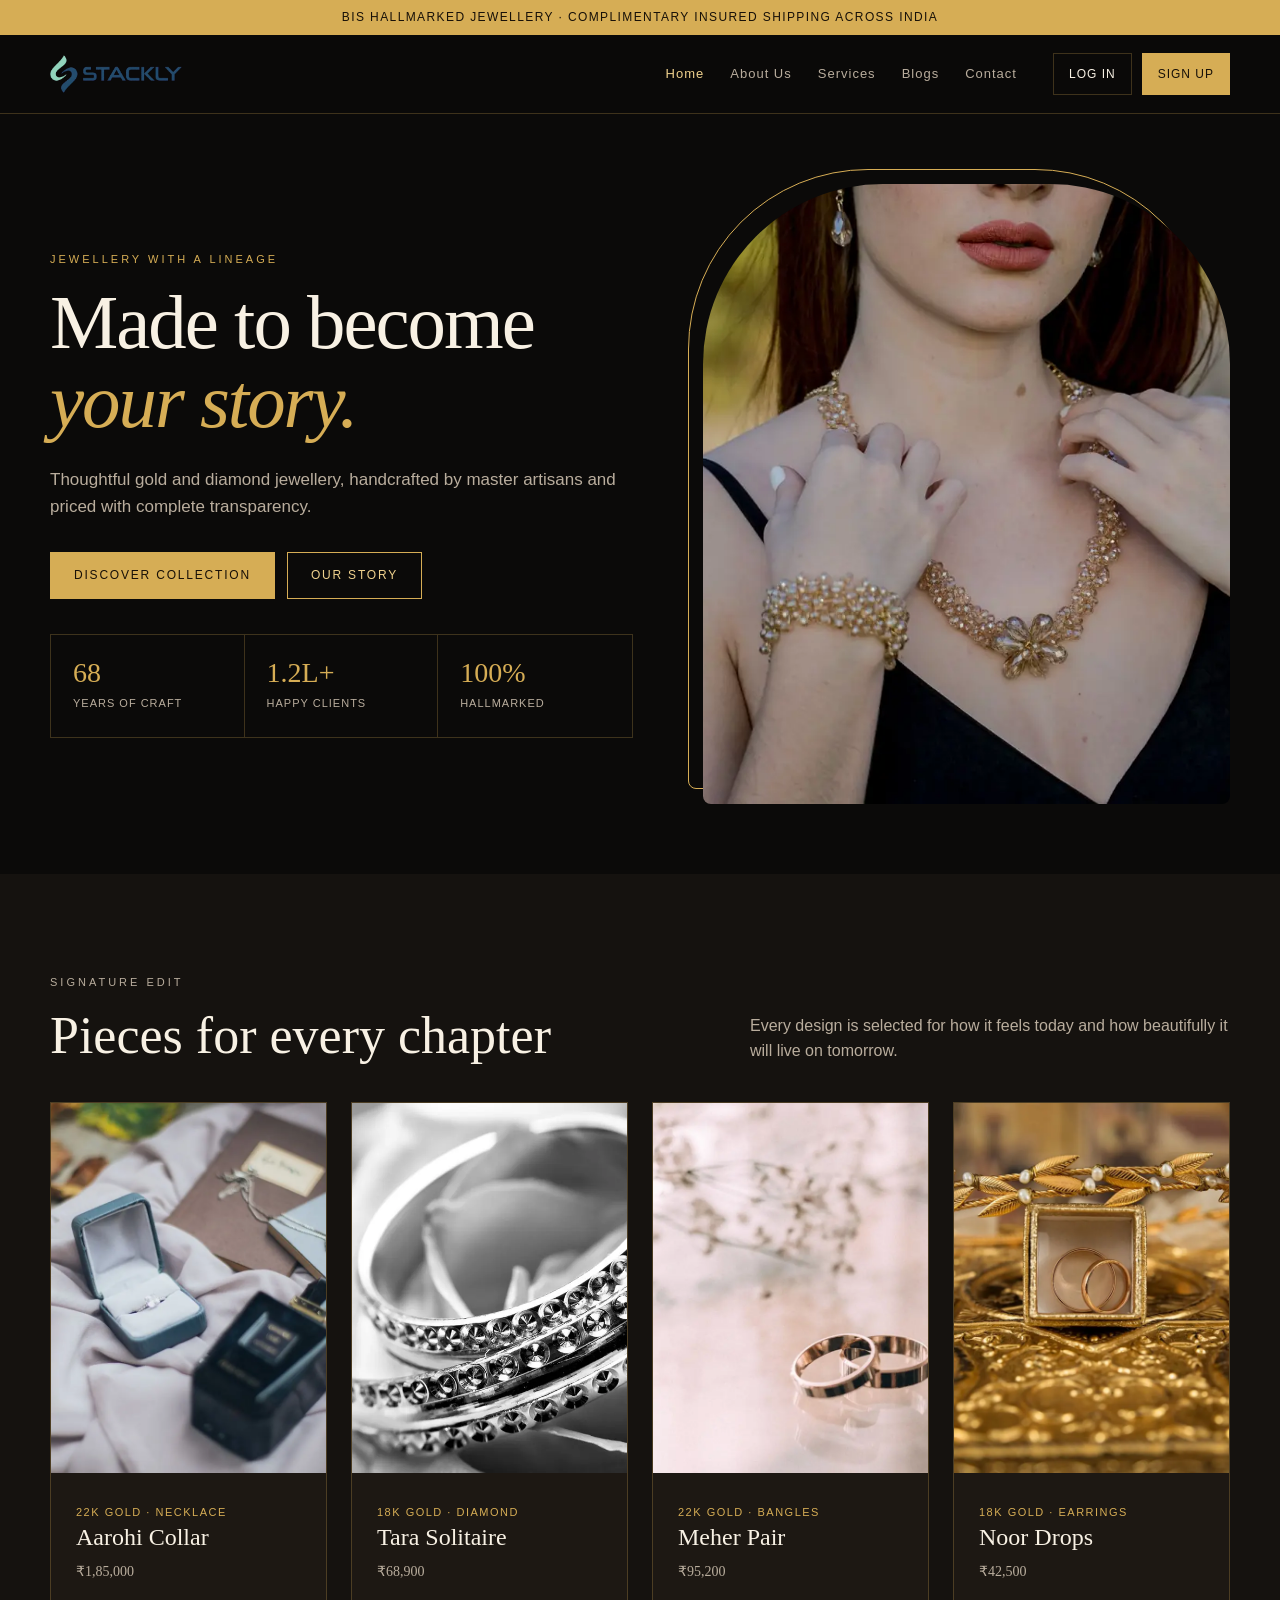
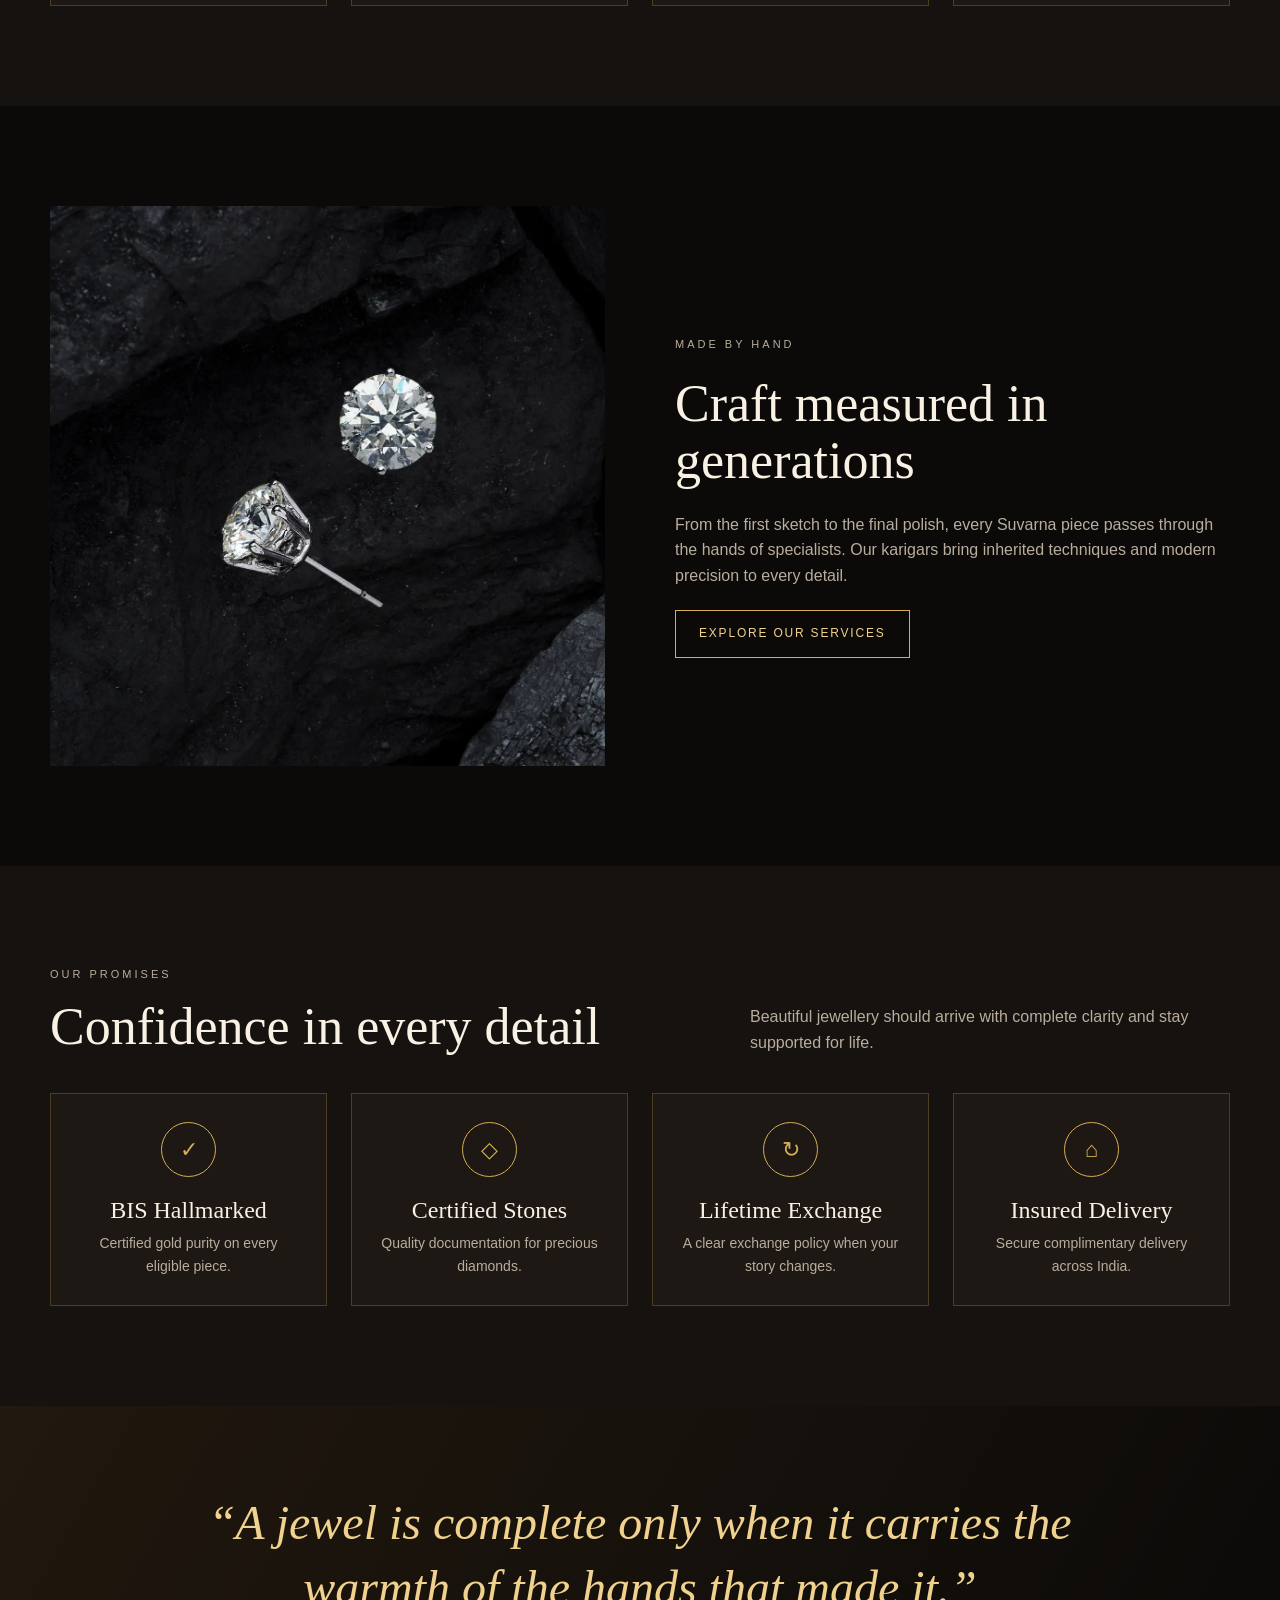
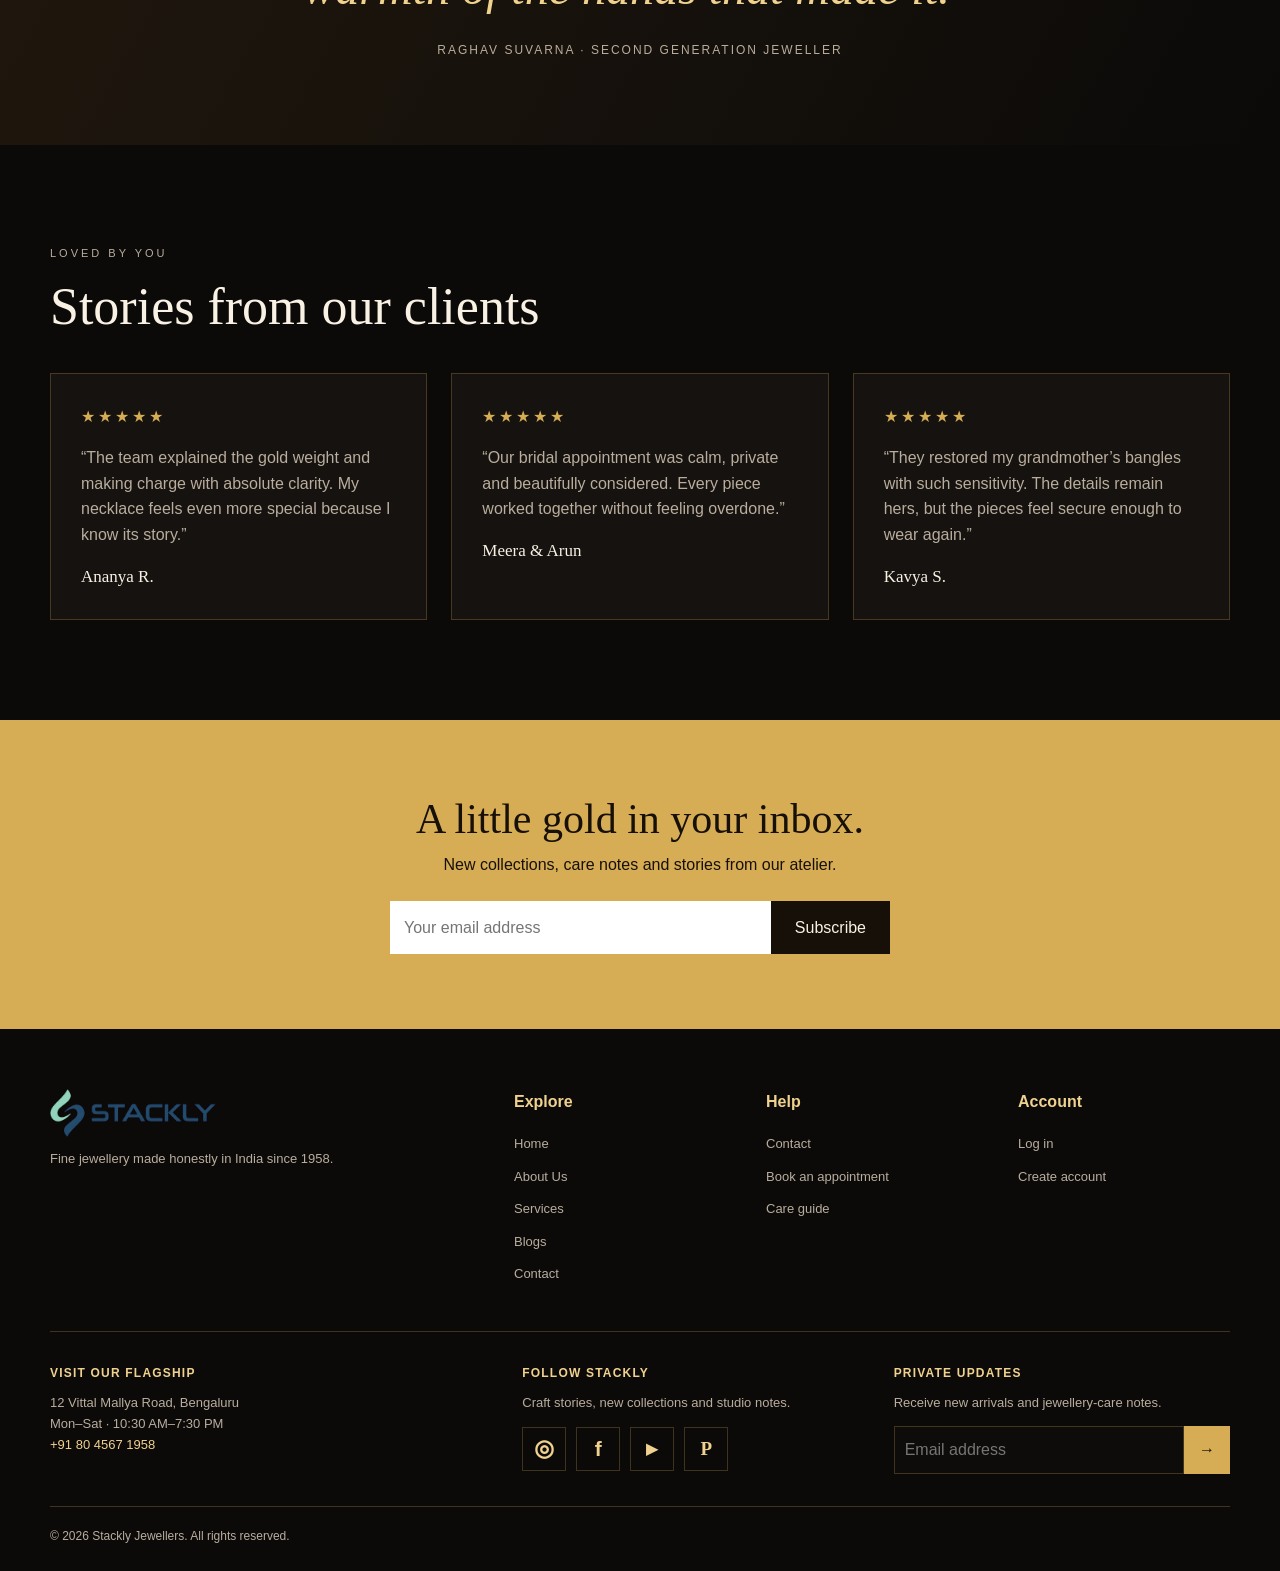
==== index.html @ b0c24622 "initial commit" ====
<!doctype html>
<html lang="en">
<head>
<meta charset="utf-8">
<meta name="viewport" content="width=device-width,initial-scale=1">
<meta name="description" content="Suvarna fine jewellery, crafted honestly since 1958.">
<title>Suvarna | Fine Jewellery</title>
<link rel="stylesheet" href="styles.css">
</head>
<body>
<div class="announcement">BIS hallmarked jewellery · Complimentary insured shipping across India</div>
<header class="site-header">
<div class="wrap nav">
<a class="brand" href="index.html" aria-label="Stackly home"><img src="assets/stackly-logo.webp" alt="Stackly"></a>
<nav class="nav-links">
<a class="active" href="index.html">Home</a>
<a href="about.html">About Us</a>
<a href="services.html">Services</a>
<a href="blogs.html">Blogs</a>
<a href="contact.html">Contact</a>
</nav>
<div class="nav-actions">
<a href="login.html">Log in</a>
<a class="join" href="signup.html">Sign up</a>
</div>
<button class="menu" aria-label="Open navigation">☰</button>
</div>
</header>
<main>
<section class="wrap hero">
<div class="reveal">
<p class="eyebrow">Jewellery with a lineage</p>
<h1 class="display">Made to become <em>your story.</em>
</h1>
<p class="lead">Thoughtful gold and diamond jewellery, handcrafted by master artisans and priced with complete transparency.</p>
<div class="actions">
<a class="btn primary" href="#collection">Discover collection</a>
<a class="btn" href="about.html">Our story</a>
</div>
<div class="facts">
<div class="fact">
<strong>68</strong>
<span>Years of craft</span>
</div>
<div class="fact">
<strong>1.2L+</strong>
<span>Happy clients</span>
</div>
<div class="fact">
<strong>100%</strong>
<span>Hallmarked</span>
</div>
</div>
</div>
<div class="hero-image reveal">
<img src="assets/hero-model.webp" alt="Woman wearing elegant gold jewellery">
</div>
</section>
<section class="section alt" id="collection">
<div class="wrap">
<div class="section-head reveal">
<div>
<p class="eyebrow">Signature edit</p>
<h2 class="title">Pieces for every chapter</h2>
</div>
<p>Every design is selected for how it feels today and how beautifully it will live on tomorrow.</p>
</div>
<div class="grid four reveal">
<article class="card product">
<img src="assets/aarohi-necklace.webp" alt="Gold necklace">
<div class="card-body">
<span class="meta">22K Gold · Necklace</span>
<h3>Aarohi Collar</h3>
<p class="price">₹1,85,000</p>
</div>
</article>
<article class="card product">
<img src="assets/tara-ring.webp" alt="Diamond ring">
<div class="card-body">
<span class="meta">18K Gold · Diamond</span>
<h3>Tara Solitaire</h3>
<p class="price">₹68,900</p>
</div>
</article>
<article class="card product">
<img src="assets/meher-bangles.webp" alt="Gold bangles">
<div class="card-body">
<span class="meta">22K Gold · Bangles</span>
<h3>Meher Pair</h3>
<p class="price">₹95,200</p>
</div>
</article>
<article class="card product">
<img src="assets/noor-earrings.webp" alt="Fine earrings">
<div class="card-body">
<span class="meta">18K Gold · Earrings</span>
<h3>Noor Drops</h3>
<p class="price">₹42,500</p>
</div>
</article>
</div>
</div>
</section>
<section class="section">
<div class="wrap feature">
<img class="reveal" src="assets/artisan-crafting.webp" alt="Jeweller carefully crafting a piece">
<div class="feature-copy reveal">
<p class="eyebrow">Made by hand</p>
<h2 class="title">Craft measured in generations</h2>
<p>From the first sketch to the final polish, every Suvarna piece passes through the hands of specialists. Our karigars bring inherited techniques and modern precision to every detail.</p>
<a class="btn" href="services.html">Explore our services</a>
</div>
</div>
</section>
<section class="section alt">
<div class="wrap">
<div class="section-head reveal">
<div>
<p class="eyebrow">Our promises</p>
<h2 class="title">Confidence in every detail</h2>
</div>
<p>Beautiful jewellery should arrive with complete clarity and stay supported for life.</p>
</div>
<div class="grid four reveal">
<article class="card icon-card">
<span class="icon">✓</span>
<h3>BIS Hallmarked</h3>
<p>Certified gold purity on every eligible piece.</p>
</article>
<article class="card icon-card">
<span class="icon">◇</span>
<h3>Certified Stones</h3>
<p>Quality documentation for precious diamonds.</p>
</article>
<article class="card icon-card">
<span class="icon">↻</span>
<h3>Lifetime Exchange</h3>
<p>A clear exchange policy when your story changes.</p>
</article>
<article class="card icon-card">
<span class="icon">⌂</span>
<h3>Insured Delivery</h3>
<p>Secure complimentary delivery across India.</p>
</article>
</div>
</div>
</section>
<section class="quote-section">
<blockquote>“A jewel is complete only when it carries the warmth of the hands that made it.”</blockquote>
<cite>Raghav Suvarna · Second generation jeweller</cite>
</section>
<section class="section">
<div class="wrap">
<div class="section-head reveal">
<div>
<p class="eyebrow">Loved by you</p>
<h2 class="title">Stories from our clients</h2>
</div>
</div>
<div class="testimonial-grid reveal">
<article class="testimonial">
<span class="stars">★★★★★</span>
<p>“The team explained the gold weight and making charge with absolute clarity. My necklace feels even more special because I know its story.”</p>
<strong>Ananya R.</strong>
</article>
<article class="testimonial">
<span class="stars">★★★★★</span>
<p>“Our bridal appointment was calm, private and beautifully considered. Every piece worked together without feeling overdone.”</p>
<strong>Meera & Arun</strong>
</article>
<article class="testimonial">
<span class="stars">★★★★★</span>
<p>“They restored my grandmother’s bangles with such sensitivity. The details remain hers, but the pieces feel secure enough to wear again.”</p>
<strong>Kavya S.</strong>
</article>
</div>
</div>
</section>
</main>
<section class="newsletter">
<h2>A little gold in your inbox.</h2>
<p>New collections, care notes and stories from our atelier.</p>
<form data-demo data-message="You’re on the list. Welcome to Suvarna.">
<input type="email" required placeholder="Your email address">
<button>Subscribe</button>
<span class="message">
</span>
</form>
</section>
<footer class="site-footer">
<div class="wrap">
<div class="footer-grid">
<div>
<a class="brand" href="index.html" aria-label="Stackly home"><img src="assets/stackly-logo.webp" alt="Stackly"></a>
<p>Fine jewellery made honestly in India since 1958.</p>
</div>
<div>
<h4>Explore</h4>
<ul>
<li>
<a href="index.html">Home</a>
</li>
<li>
<a href="about.html">About Us</a>
</li>
<li>
<a href="services.html">Services</a>
</li>
<li>
<a href="blogs.html">Blogs</a>
</li>
<li>
<a href="contact.html">Contact</a>
</li>
</ul>
</div>
<div>
<h4>Help</h4>
<ul>
<li>
<a href="contact.html">Contact</a>
</li>
<li>
<a href="contact.html">Book an appointment</a>
</li>
<li>
<a href="contact.html">Care guide</a>
</li>
</ul>
</div>
<div>
<h4>Account</h4>
<ul>
<li>
<a href="login.html">Log in</a>
</li>
<li>
<a href="signup.html">Create account</a>
</li>
</ul>
</div>
</div>
<div class="footer-lower"><div class="footer-contact"><h4>Visit our flagship</h4><p>12 Vittal Mallya Road, Bengaluru<br>Mon–Sat · 10:30 AM–7:30 PM<br><a href="tel:+918045671958">+91 80 4567 1958</a></p></div><div><h4>Follow Stackly</h4><p>Craft stories, new collections and studio notes.</p><div class="social-links"><a href="404.html" aria-label="Instagram"><svg><use href="assets/social-icons.svg#instagram"></use></svg></a><a href="404.html" aria-label="Facebook"><svg><use href="assets/social-icons.svg#facebook"></use></svg></a><a href="404.html" aria-label="YouTube"><svg><use href="assets/social-icons.svg#youtube"></use></svg></a><a href="404.html" aria-label="Pinterest"><svg><use href="assets/social-icons.svg#pinterest"></use></svg></a></div></div><div><h4>Private updates</h4><p>Receive new arrivals and jewellery-care notes.</p><form class="footer-signup" data-demo data-message="Thank you for joining."><input type="email" required aria-label="Email address" placeholder="Email address"><button aria-label="Subscribe">→</button></form></div></div>
<p class="copyright">© 2026 Stackly Jewellers. All rights reserved.</p>
</div>
</footer>
<script src="script.js">
</script>
</body>
</html>
---- styles.css ----
﻿:root{--ink:#0b0a09;--panel:#15120f;--panel2:#1d1813;--gold:#d6ad55;--gold2:#f0d28e;--cream:#f8f1e4;--muted:#b9ad9d;--line:rgba(214,173,85,.25);--serif:Georgia,'Times New Roman',serif;--sans:Arial,sans-serif}

*{box-sizing:border-box;margin:0;padding:0}
html{scroll-behavior:smooth}
body{background:var(--ink);color:var(--cream);font-family:var(--sans);line-height:1.6}
a{color:inherit;text-decoration:none}
img{display:block;width:100%;object-fit:cover}
button,input,textarea{font:inherit}
.wrap{width:min(1180px,calc(100% - 40px));margin:auto}
.announcement{padding:8px;text-align:center;background:var(--gold);color:#171008;font-size:12px;letter-spacing:1.4px;text-transform:uppercase}

.site-header{position:sticky;top:0;z-index:20;background:rgba(11,10,9,.94);border-bottom:1px solid var(--line);backdrop-filter:blur(12px)}
.nav{min-height:78px;display:flex;align-items:center;gap:36px}
.brand{font:700 26px var(--serif);letter-spacing:4px;margin-right:auto;display:inline-flex;align-items:center}
.brand img{width:auto;height:38px;object-fit:contain}
.footer-grid .brand img{height:48px;margin-bottom:12px}
.brand i{color:var(--gold);font-style:normal}
.nav-links{display:flex;gap:26px}
.nav-links a{font-size:13px;letter-spacing:1px;color:var(--muted);position:relative}
.nav-links a:hover,.nav-links a.active{color:var(--gold2)}
.nav-actions{display:flex;gap:10px}
.nav-actions a{border:1px solid var(--line);padding:9px 15px;font-size:12px;text-transform:uppercase;letter-spacing:1px}
.nav-actions .join{background:var(--gold);color:#171008}
.menu{display:none;background:none;border:1px solid var(--line);color:var(--cream);padding:8px 11px;font-size:20px}

.hero{min-height:78vh;display:grid;grid-template-columns:1.05fr .95fr;align-items:center;gap:70px;padding:70px 0}
.eyebrow{color:var(--gold);text-transform:uppercase;letter-spacing:3px;font-size:11px;margin-bottom:15px}
.display{font:500 clamp(44px,6vw,78px)/1.03 var(--serif);letter-spacing:-2px}
.display em{color:var(--gold);font-style:italic}
.lead{color:var(--muted);font-size:17px;max-width:600px;margin:24px 0 32px}
.actions{display:flex;gap:12px;flex-wrap:wrap}
.btn{display:inline-block;padding:13px 23px;border:1px solid var(--gold);color:var(--gold2);font-size:12px;letter-spacing:1.8px;text-transform:uppercase;cursor:pointer;background:transparent}
.btn.primary{background:var(--gold);color:#181007}
.hero-image{height:620px;position:relative}
.hero-image>img{height:100%;border-radius:180px 180px 8px 8px}
.hero-image:before{content:"";position:absolute;inset:-15px 15px 15px -15px;border:1px solid var(--gold);border-radius:180px 180px 8px 8px;z-index:-1}

.section{padding:100px 0}
.section.alt{background:var(--panel)}
.section-head{display:flex;justify-content:space-between;gap:30px;align-items:end;margin-bottom:38px}
.title{font:500 clamp(34px,5vw,52px)/1.1 var(--serif)}
.section-head p{color:var(--muted);max-width:480px}
.grid{display:grid;gap:24px}
.grid.three{grid-template-columns:repeat(3,1fr)}
.grid.four{grid-template-columns:repeat(4,1fr)}
.card{background:var(--panel2);border:1px solid var(--line);overflow:hidden}
.card img{height:300px}
.card-body{padding:25px}
.card h3{font:500 24px var(--serif);margin-bottom:8px}
.card p{color:var(--muted);font-size:14px}
.text-link{display:inline-block;color:var(--gold2);margin-top:17px;font-size:12px;text-transform:uppercase;letter-spacing:1.4px}

.product img{height:370px}
.product .meta{color:var(--gold);font-size:11px;letter-spacing:1.5px;text-transform:uppercase}
.price{font:20px var(--serif);color:var(--gold2);margin-top:12px}
.feature{display:grid;grid-template-columns:1fr 1fr;gap:70px;align-items:center}
.feature img{height:560px}
.feature-copy p{color:var(--muted);margin:22px 0}
.facts{display:grid;grid-template-columns:repeat(3,1fr);border:1px solid var(--line);margin-top:35px}
.fact{padding:22px;border-right:1px solid var(--line)}
.fact:last-child{border:0}
.fact strong{display:block;color:var(--gold);font:28px var(--serif)}
.fact span{font-size:11px;color:var(--muted);text-transform:uppercase;letter-spacing:1px}

.page-hero{padding:105px 0 80px;text-align:center;background:radial-gradient(circle at 50% 0,rgba(214,173,85,.13),transparent 55%)}
.page-hero .lead{margin:22px auto 0}
.service-card{padding:32px;min-height:250px}
.service-card .num{color:var(--gold);font:34px var(--serif);margin-bottom:30px}
.post img{height:260px}
.post time{font-size:11px;color:var(--gold);text-transform:uppercase;letter-spacing:1px}
.post h3{margin-top:8px}
.contact-grid{display:grid;grid-template-columns:.8fr 1.2fr;gap:50px}
.contact-list{display:grid;gap:18px;margin-top:30px}
.contact-item{padding:20px;border:1px solid var(--line);background:var(--panel)}
.contact-item small{display:block;color:var(--gold);text-transform:uppercase;letter-spacing:1px}
.form{display:grid;gap:16px;background:var(--panel);padding:35px;border:1px solid var(--line)}
.field{display:grid;gap:7px}
.field label{font-size:12px;color:var(--gold2);text-transform:uppercase;letter-spacing:1px}
.field input,.field textarea{background:#0e0c0a;border:1px solid var(--line);color:var(--cream);padding:13px;outline:none}
.field input:focus,.field textarea:focus{border-color:var(--gold)}
.field textarea{min-height:130px;resize:vertical}

.quote-section{padding:85px 20px;text-align:center;background:linear-gradient(120deg,#21180e,#0b0a09)}
.quote-section blockquote{font:italic clamp(28px,4vw,48px)/1.35 var(--serif);max-width:880px;margin:auto;color:var(--gold2)}
.quote-section cite{display:block;margin-top:20px;color:var(--muted);font-style:normal;font-size:12px;letter-spacing:2px;text-transform:uppercase}
.icon-card{padding:28px;text-align:center}
.icon-card .icon{display:grid;place-items:center;width:55px;height:55px;margin:0 auto 20px;border:1px solid var(--gold);border-radius:50%;color:var(--gold);font-size:22px}
.steps{counter-reset:step;display:grid;grid-template-columns:repeat(4,1fr);border:1px solid var(--line)}
.step{counter-increment:step;padding:32px;border-right:1px solid var(--line)}
.step:last-child{border:0}
.step:before{content:"0" counter(step);display:block;color:var(--gold);font:26px var(--serif);margin-bottom:22px}
.step h3{font:21px var(--serif);margin-bottom:7px}
.step p{color:var(--muted);font-size:13px}
.split-banner{display:grid;grid-template-columns:1fr 1fr;min-height:460px;background:var(--panel)}
.split-banner img{height:100%;min-height:460px}
.split-content{padding:65px;display:flex;flex-direction:column;justify-content:center}
.split-content p:not(.eyebrow){color:var(--muted);margin:20px 0}
.faq{max-width:850px;margin:auto}
.faq details{border-bottom:1px solid var(--line);padding:20px 0}
.faq summary{cursor:pointer;font:20px var(--serif);color:var(--gold2)}
.faq details p{padding-top:12px;color:var(--muted)}
.tags{display:flex;flex-wrap:wrap;justify-content:center;gap:10px;margin-top:28px}
.tag-pill{border:1px solid var(--line);padding:8px 15px;color:var(--muted);font-size:12px}
.testimonial-grid{display:grid;grid-template-columns:repeat(3,1fr);gap:24px}
.testimonial{padding:30px;border:1px solid var(--line);background:var(--panel)}
.testimonial .stars{color:var(--gold);letter-spacing:3px}
.testimonial>p{color:var(--muted);margin:16px 0}
.testimonial strong{font:17px var(--serif)}
.stat-band{display:grid;grid-template-columns:repeat(4,1fr);border:1px solid var(--line)}
.stat{text-align:center;padding:35px 15px;border-right:1px solid var(--line)}
.stat:last-child{border:0}
.stat strong{display:block;color:var(--gold);font:36px var(--serif)}
.stat span{color:var(--muted);font-size:11px;text-transform:uppercase;letter-spacing:1px}
.map-placeholder{min-height:360px;display:grid;place-items:center;text-align:center;background:linear-gradient(rgba(11,10,9,.6),rgba(11,10,9,.8)),url('assets/bengaluru-map.webp') center/cover}
.map-placeholder p{max-width:450px;color:var(--muted);margin:12px auto 20px}
.auth-extras{background:var(--panel);padding:65px 0}
.auth-benefits{display:grid;grid-template-columns:repeat(3,1fr);gap:20px}
.auth-benefit{padding:24px;border:1px solid var(--line)}
.auth-benefit h3{font:20px var(--serif);color:var(--gold2)}
.auth-benefit p{color:var(--muted);font-size:13px;margin-top:6px}

.auth-shell{min-height:calc(100vh - 111px);display:grid;grid-template-columns:1fr 1fr}
.auth-visual{position:relative}
.auth-visual img{height:100%;position:absolute}
.auth-visual:after{content:"";position:absolute;inset:0;background:linear-gradient(90deg,transparent,rgba(11,10,9,.7))}
.auth-panel{display:flex;align-items:center;padding:70px}
.auth-box{width:min(460px,100%)}
.auth-box .title{margin-bottom:12px}
.auth-box>p{color:var(--muted);margin-bottom:30px}
.auth-box .form{padding:0;background:none;border:0}
.auth-note{font-size:13px;color:var(--muted);margin-top:20px}
.auth-note a{color:var(--gold)}

.newsletter{text-align:center;padding:75px 20px;background:var(--gold);color:#171008}
.newsletter h2{font:42px var(--serif)}
.newsletter p{margin:9px 0 23px}
.newsletter form{display:flex;max-width:500px;margin:auto}
.newsletter input{flex:1;border:0;padding:14px}
.newsletter button{border:0;background:#171008;color:var(--cream);padding:0 24px}
.site-footer{padding:60px 0 25px}
.footer-grid{display:grid;grid-template-columns:2fr repeat(3,1fr);gap:40px;padding-bottom:45px;border-bottom:1px solid var(--line)}
.footer-grid p,.footer-grid a{color:var(--muted);font-size:13px}
.footer-grid h4{color:var(--gold2);margin-bottom:15px}
.footer-grid ul{list-style:none;display:grid;gap:7px}
.copyright{padding-top:20px;color:var(--muted);font-size:12px}
.reveal{opacity:0;transform:translateY(20px);transition:.7s}
.reveal.in{opacity:1;transform:none}
.message{color:var(--gold2);font-size:13px;min-height:20px}

@media(max-width:900px){.nav-links{display:none;position:absolute;top:78px;left:0;right:0;background:var(--panel);padding:25px;flex-direction:column}
.nav-links.open{display:flex}
.menu{display:block}
.hero,.feature,.contact-grid,.auth-shell,.split-banner{grid-template-columns:1fr}
.hero-image{height:500px}
.grid.four{grid-template-columns:repeat(2,1fr)}
.grid.three{grid-template-columns:1fr 1fr}
.steps{grid-template-columns:1fr 1fr}
.step:nth-child(2){border-right:0}
.step{border-bottom:1px solid var(--line)}
.testimonial-grid,.auth-benefits{grid-template-columns:1fr}
.stat-band{grid-template-columns:1fr 1fr}
.stat:nth-child(2){border-right:0}
.stat{border-bottom:1px solid var(--line)}
.auth-visual{min-height:300px}
.auth-panel{padding:50px 25px}
.footer-grid{grid-template-columns:1fr 1fr}
}
@media(max-width:600px){.nav-actions{display:none}
.hero{padding:55px 0;gap:45px}
.hero-image{height:420px}
.display{font-size:48px}
.section{padding:70px 0}
.section-head{display:block}
.section-head p{margin-top:14px}
.grid.three,.grid.four,.steps,.stat-band{grid-template-columns:1fr}
.feature img{height:400px}
.facts{grid-template-columns:1fr}
.fact{border-right:0;border-bottom:1px solid var(--line)}
.step,.stat{border-right:0}
.split-content{padding:45px 25px}
.footer-grid{grid-template-columns:1fr}
.newsletter form{display:grid;gap:8px}
.page-hero{padding:75px 0 60px}
}

@media(prefers-reduced-motion:reduce){*{scroll-behavior:auto}
.reveal{opacity:1;transform:none;transition:none}
}

.field select{width:100%;background:#0e0c0a;border:1px solid var(--line);color:var(--cream);padding:13px;outline:none;cursor:pointer}
.field select:focus{border-color:var(--gold)}

.dashboard-body{background:#0d0b09}
.dashboard-layout{min-height:100vh;display:grid;grid-template-columns:260px 1fr}
.sidebar{position:sticky;top:0;height:100vh;padding:30px 22px;background:#12100d;border-right:1px solid var(--line)}
.sidebar .brand{display:block;margin-bottom:45px}
.sidebar .brand img{width:190px;height:auto}
.side-label{margin:25px 10px 10px;color:#756b5e;font-size:10px;letter-spacing:1.5px;text-transform:uppercase}
.side-nav{display:grid;gap:7px}
.side-nav a{padding:12px 14px;color:var(--muted);font-size:13px;border-left:2px solid transparent}
.side-nav a:hover,.side-nav a.active{background:rgba(214,173,85,.08);border-color:var(--gold);color:var(--gold2)}
.dashboard-main{padding:35px}
.dash-top{display:flex;align-items:center;justify-content:space-between;gap:20px;margin-bottom:35px}
.dash-top h1{font:36px var(--serif)}
.avatar{width:42px;height:42px;display:grid;place-items:center;border-radius:50%;background:var(--gold);color:#171008;font-weight:bold}
.dash-grid{display:grid;grid-template-columns:repeat(4,1fr);gap:18px}
.metric{padding:23px;background:var(--panel);border:1px solid var(--line)}
.metric small{color:var(--muted);text-transform:uppercase;letter-spacing:1px}
.metric strong{display:block;margin-top:8px;font:30px var(--serif);color:var(--gold2)}
.dash-panels{display:grid;grid-template-columns:1.5fr 1fr;gap:20px;margin-top:20px}
.dash-panel{padding:27px;background:var(--panel);border:1px solid var(--line)}
.dash-panel h2{font:24px var(--serif);margin-bottom:20px}
.order-list{display:grid}
.order-row{display:grid;grid-template-columns:1fr 1fr 1fr auto;gap:15px;padding:15px 0;border-bottom:1px solid var(--line);font-size:13px}
.order-row span{color:var(--muted)}
.status{padding:4px 9px;color:#9ad29a;background:rgba(70,160,70,.12);font-size:10px;text-transform:uppercase}
.quick-list{display:grid;gap:10px}
.quick-list a{display:flex;justify-content:space-between;padding:13px;border:1px solid var(--line);color:var(--muted)}
.quick-list a:hover{color:var(--gold2);border-color:var(--gold)}
.activity{display:grid;gap:15px}
.activity li{list-style:none;padding-left:18px;border-left:2px solid var(--gold);color:var(--muted);font-size:13px}
.activity strong{display:block;color:var(--cream)}
.dash-menu{display:none}

@media(max-width:900px){.dashboard-layout{grid-template-columns:1fr}
.sidebar{display:none;position:fixed;z-index:30;width:260px}
.sidebar.open{display:block}
.dash-menu{display:block}
.dash-grid{grid-template-columns:1fr 1fr}
.dash-panels{grid-template-columns:1fr}
}
.footer-lower{display:grid;grid-template-columns:1.3fr 1fr 1fr;gap:35px;padding:32px 0;border-bottom:1px solid var(--line)}.footer-lower h4{font-size:12px;color:var(--gold2);letter-spacing:1.2px;text-transform:uppercase;margin-bottom:10px}.footer-lower p{color:var(--muted);font-size:13px}.footer-contact a{color:var(--gold2)}.social-links{display:flex;gap:10px;margin-top:13px}.social-links a{width:38px;height:38px;display:grid;place-items:center;border:1px solid var(--line);color:var(--gold2);transition:.25s}.social-links a:hover{background:var(--gold);color:#171008;transform:translateY(-3px)}.social-links svg{display:none}.social-links a::before{display:block;font-weight:700;line-height:1}.social-links a[aria-label="Instagram"]::before{content:"◎";font-size:23px}.social-links a[aria-label="Facebook"]::before{content:"f";font:700 21px Arial}.social-links a[aria-label="YouTube"]::before{content:"▶";font-size:15px}.social-links a[aria-label="Pinterest"]::before{content:"P";font:700 19px Georgia}.footer-signup{display:flex;margin-top:12px}.footer-signup input{min-width:0;width:100%;padding:10px;background:#0e0c0a;border:1px solid var(--line);color:var(--cream)}.footer-signup button{padding:0 14px;background:var(--gold);border:0;color:#171008}.error-page{min-height:100vh;display:grid;place-items:center;text-align:center;padding:30px;background:radial-gradient(circle,rgba(214,173,85,.12),transparent 55%)}.error-code{font:clamp(110px,22vw,260px)/.8 var(--serif);color:transparent;-webkit-text-stroke:1px var(--gold);opacity:.55}.error-page .brand{margin:0 auto 55px}.error-page .brand img{height:55px}.error-page .lead{margin:18px auto 28px}@media(max-width:700px){.footer-lower{grid-template-columns:1fr}}
@media(max-width:600px){.dashboard-main{padding:22px 15px}
.dash-grid{grid-template-columns:1fr}
.dash-top h1{font-size:28px}
.order-row{grid-template-columns:1fr 1fr}
.order-row span:nth-child(3){display:none}
}
.footer-page-links{display:flex;align-items:center;gap:20px;flex-wrap:wrap;padding:22px 0;border-bottom:1px solid var(--line)}.footer-page-links strong{color:var(--gold2);font-size:12px;text-transform:uppercase;letter-spacing:1px}.footer-page-links a{color:var(--muted);font-size:13px}.footer-page-links a:hover{color:var(--gold2)}

/* Responsive hardening */
body{min-width:0}.nav{position:relative}.nav-links a,.nav-actions a,.btn{min-height:42px;display:inline-flex;align-items:center}.menu{min-width:44px;min-height:44px;align-items:center;justify-content:center}.card,.dash-panel,.metric,.feature-copy,.auth-box{min-width:0}.footer-signup button{min-width:46px;min-height:44px;cursor:pointer}.social-links a{min-width:44px;min-height:44px}.order-list{min-width:0}
@media(max-width:1200px){.wrap{width:min(100% - 36px,1120px)}.nav{gap:22px}.nav-links{gap:18px}.hero{gap:45px}.display{font-size:clamp(42px,5.6vw,68px)}.dash-grid{grid-template-columns:repeat(2,1fr)}}
@media(max-width:900px){.site-header{position:sticky}.nav{min-height:70px}.brand img{height:34px}.nav-links{top:70px;box-shadow:0 18px 35px rgba(0,0,0,.45);border-bottom:1px solid var(--line);max-height:calc(100vh - 70px);overflow-y:auto}.nav-links a{padding:9px 4px;font-size:14px}.hero{min-height:auto}.hero-image>img{border-radius:120px 120px 8px 8px}.hero-image:before{border-radius:120px 120px 8px 8px}.section-head{align-items:start}.product img{height:330px}.split-banner img{min-height:380px}.footer-lower{grid-template-columns:1fr 1fr}.footer-lower>div:last-child{grid-column:1/-1}.sidebar{overflow-y:auto;box-shadow:20px 0 40px rgba(0,0,0,.5)}.dash-top{align-items:flex-start}.order-row{grid-template-columns:1fr 1.2fr 1fr auto}}
@media(max-width:600px){.wrap{width:min(100% - 28px,560px)}.announcement{font-size:10px;padding:7px 12px}.nav{min-height:64px;gap:12px}.brand img{height:30px;max-width:150px}.nav-links{top:64px;padding:18px}.menu{display:inline-flex;padding:7px}.hero{gap:38px;padding:45px 0}.hero-image{height:370px}.display{font-size:clamp(40px,13vw,52px);letter-spacing:-1px}.lead{font-size:15px;margin:18px 0 25px}.actions{gap:10px}.actions .btn{width:100%;justify-content:center}.facts{margin-top:28px}.fact{padding:17px}.section{padding:58px 0}.page-hero{padding:62px 0 50px}.title{font-size:clamp(30px,10vw,40px)}.section-head{margin-bottom:28px}.card img,.post img{height:250px}.product img{height:360px}.card-body{padding:20px}.feature{gap:32px}.feature img{height:340px}.split-banner img{min-height:300px;height:300px}.split-content{padding:38px 22px}.quote-section{padding:60px 18px}.quote-section blockquote{font-size:27px}.service-card{min-height:0;padding:25px}.contact-grid{gap:35px}.form{padding:24px 18px}.auth-visual{min-height:220px}.auth-panel{padding:42px 18px}.auth-shell{min-height:auto}.auth-extras{padding:50px 0}.newsletter{padding:58px 16px}.newsletter h2{font-size:33px}.footer-grid{gap:28px;padding-bottom:32px}.footer-lower{grid-template-columns:1fr;gap:24px}.footer-lower>div:last-child{grid-column:auto}.footer-page-links{gap:12px 18px}.footer-page-links strong{width:100%}.site-footer{padding-top:48px}.error-page{padding:24px 16px}.error-page .brand{margin-bottom:35px}.error-page .brand img{height:auto;width:min(260px,80vw)}.error-code{font-size:38vw}.dash-top{gap:10px}.dash-top .btn{display:none}.avatar{flex:0 0 42px}.dash-panel{padding:20px 16px}.order-row{grid-template-columns:1fr auto;gap:8px}.order-row span{grid-column:1/-1}.order-row span:nth-child(3){display:none}.status{grid-column:2;grid-row:1}.sidebar{width:min(280px,86vw)}}
@media(max-width:380px){.brand img{max-width:125px}.hero-image{height:320px}.display{font-size:38px}.product img{height:320px}.dash-top h1{font-size:24px}.metric strong{font-size:26px}}
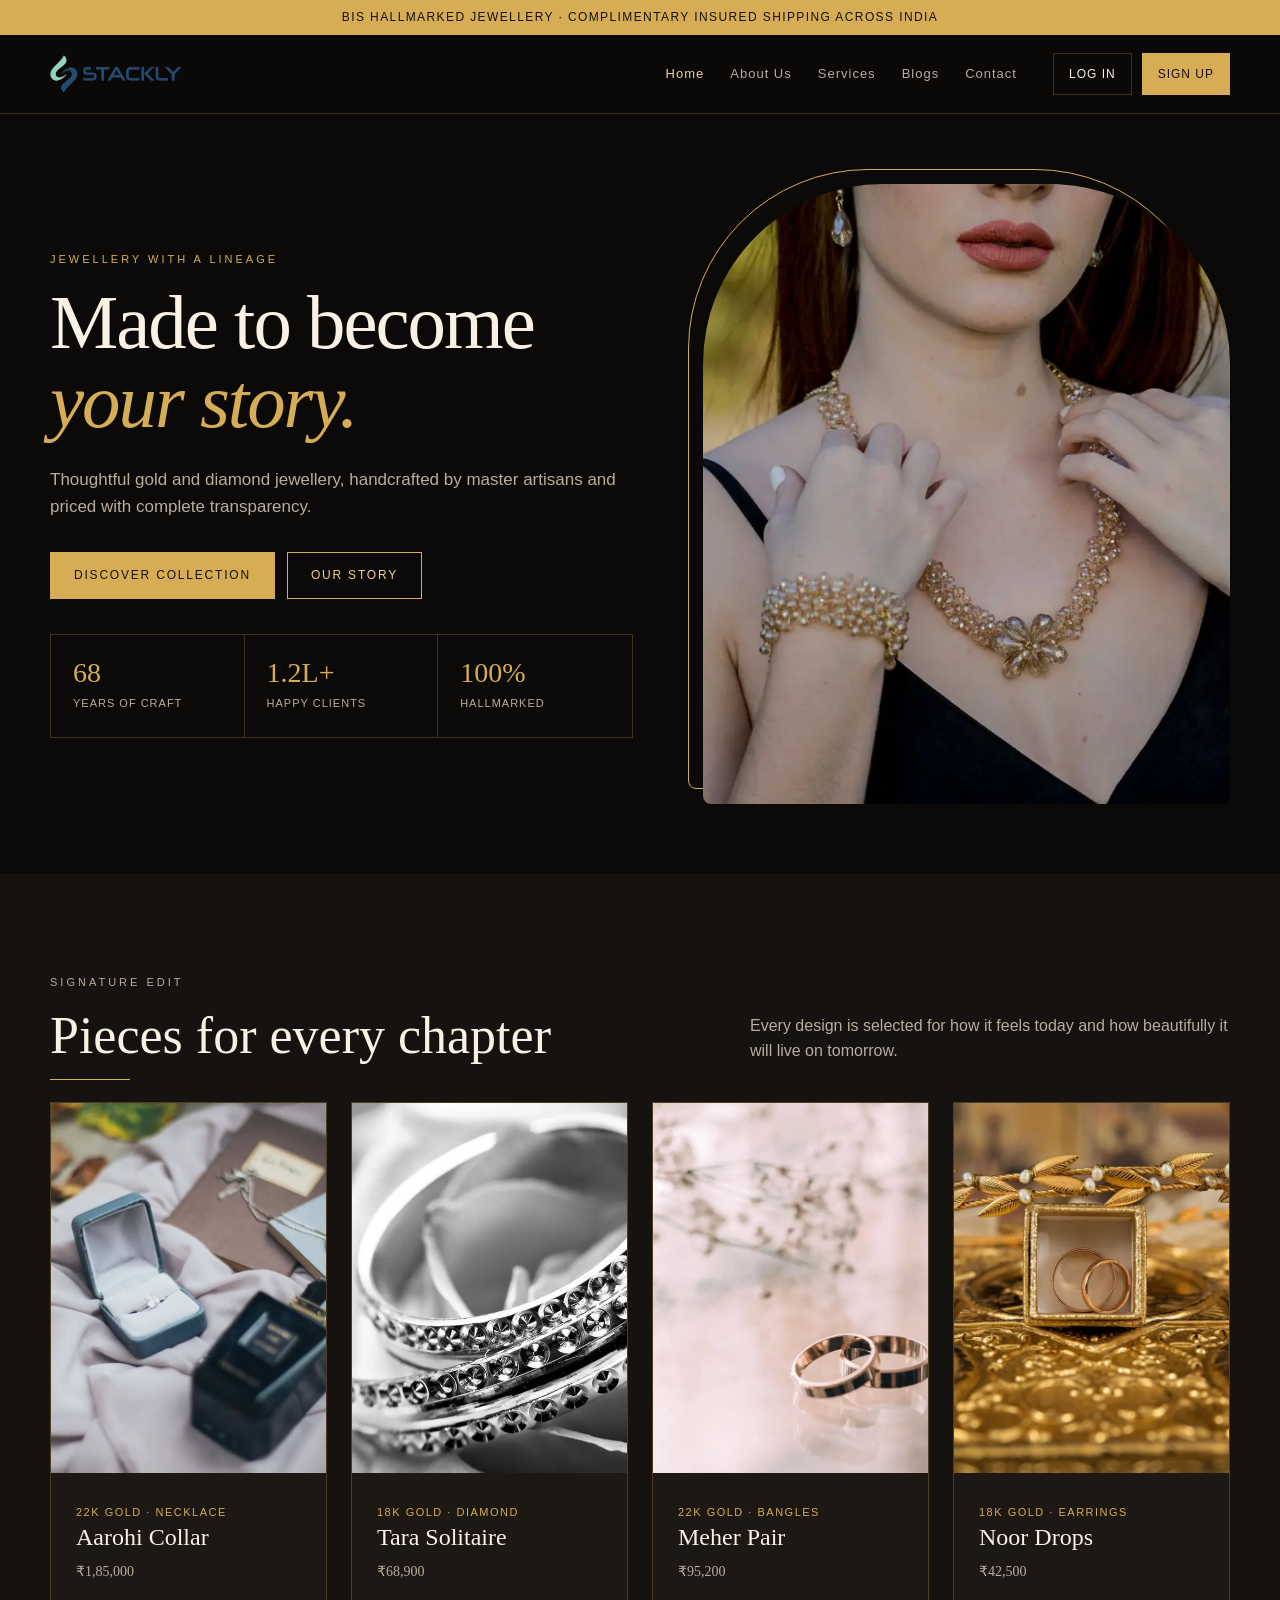
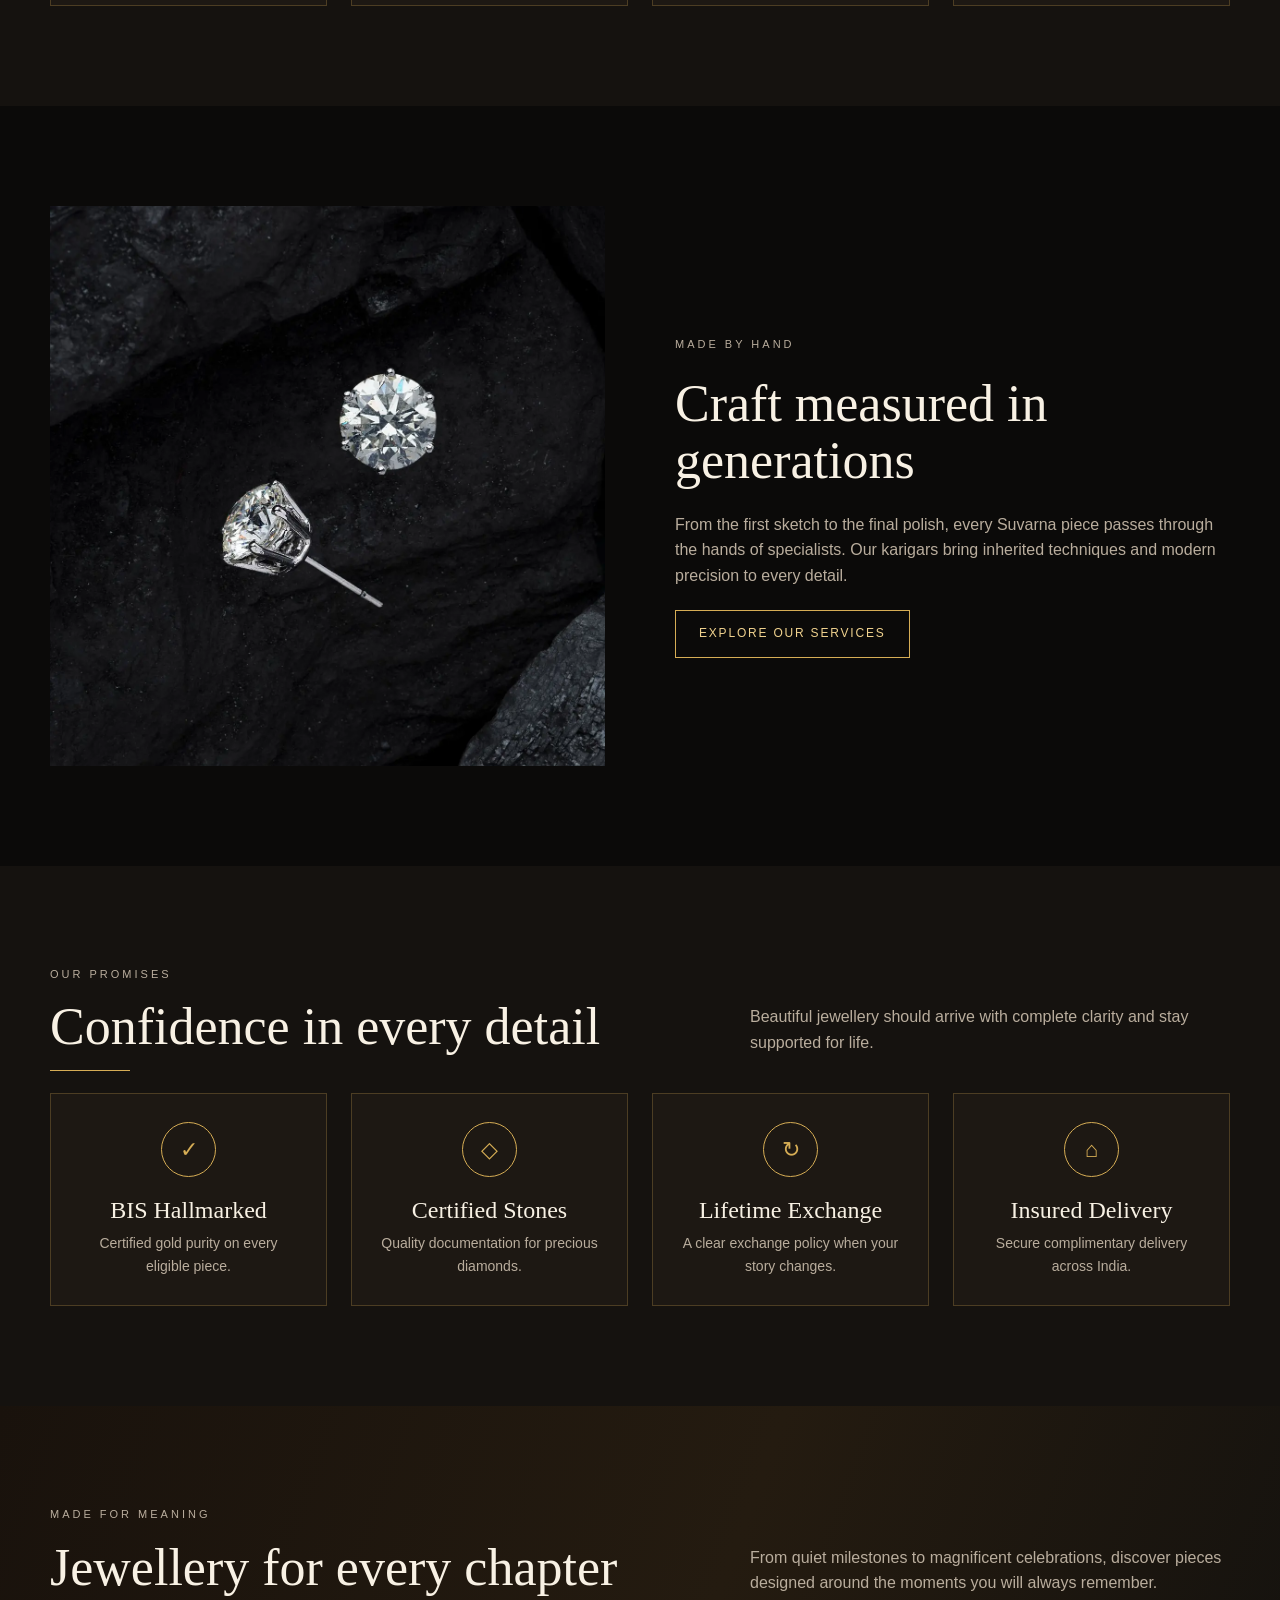
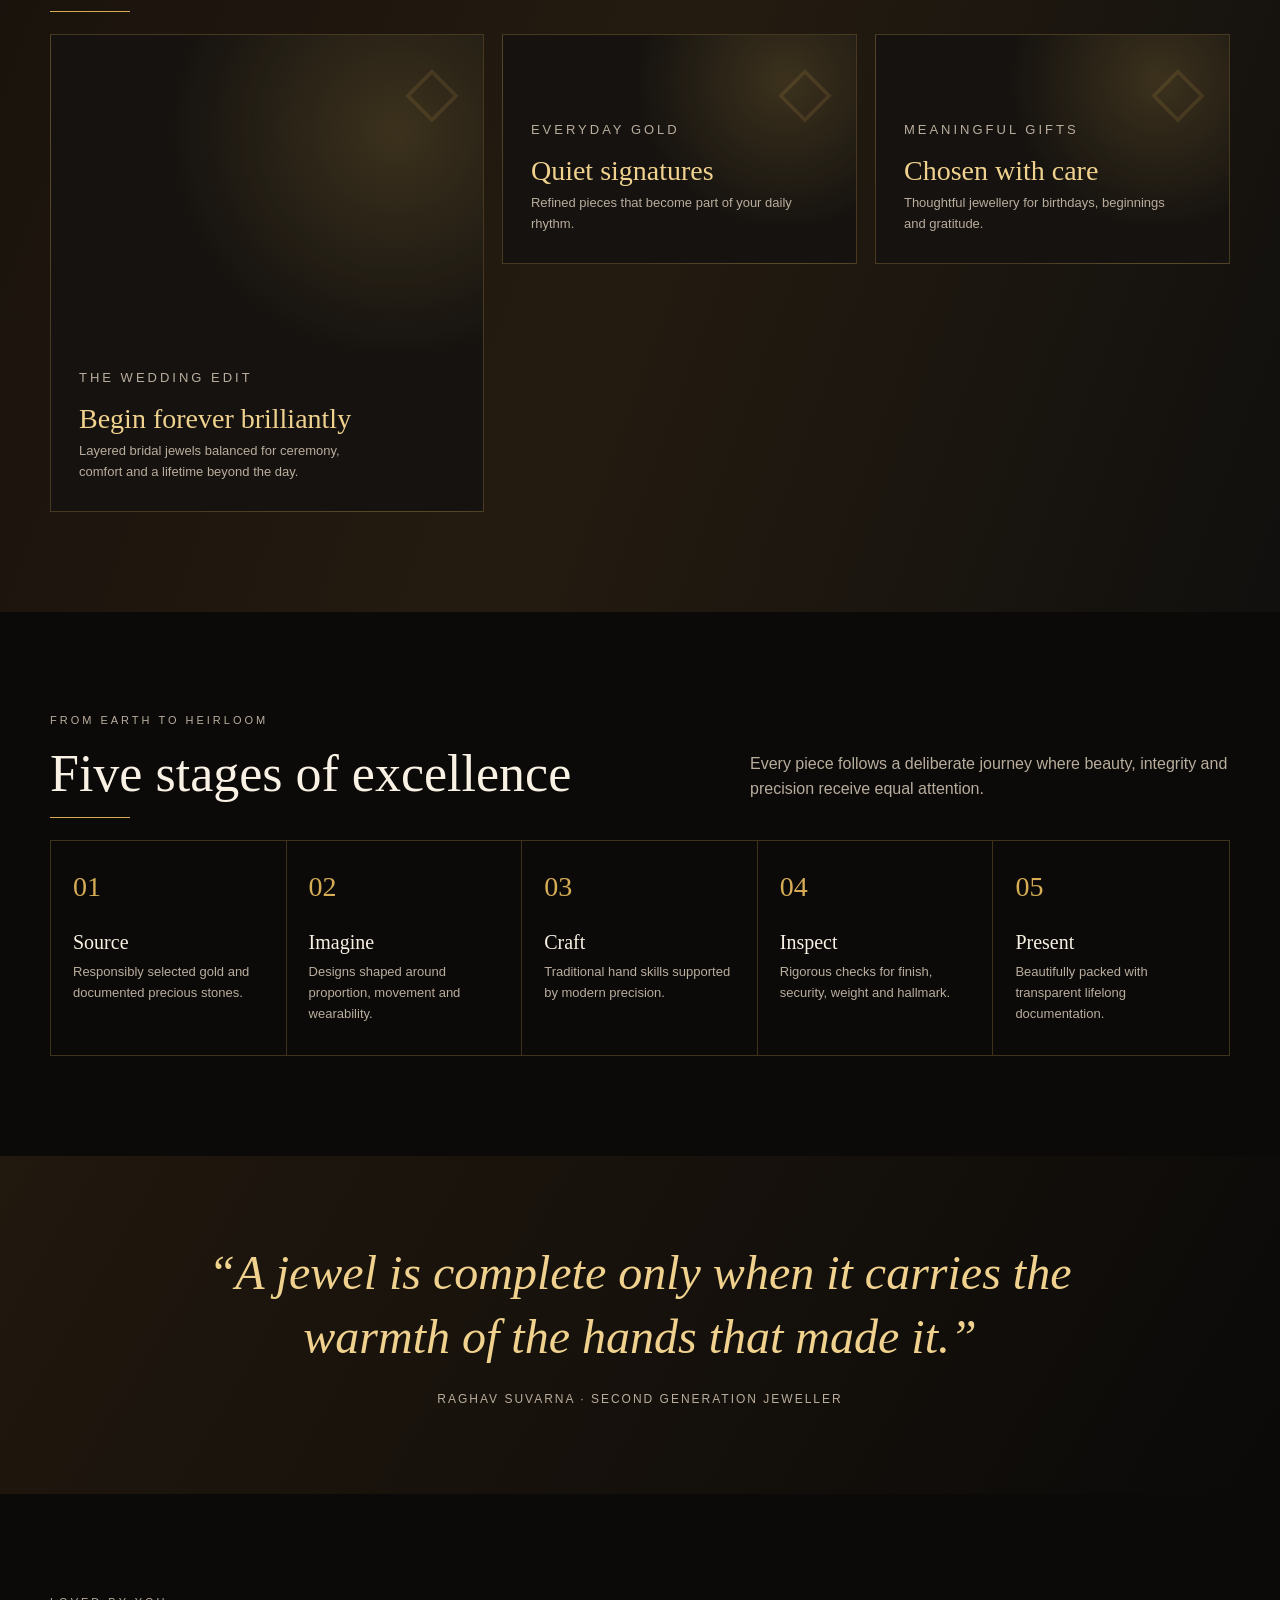
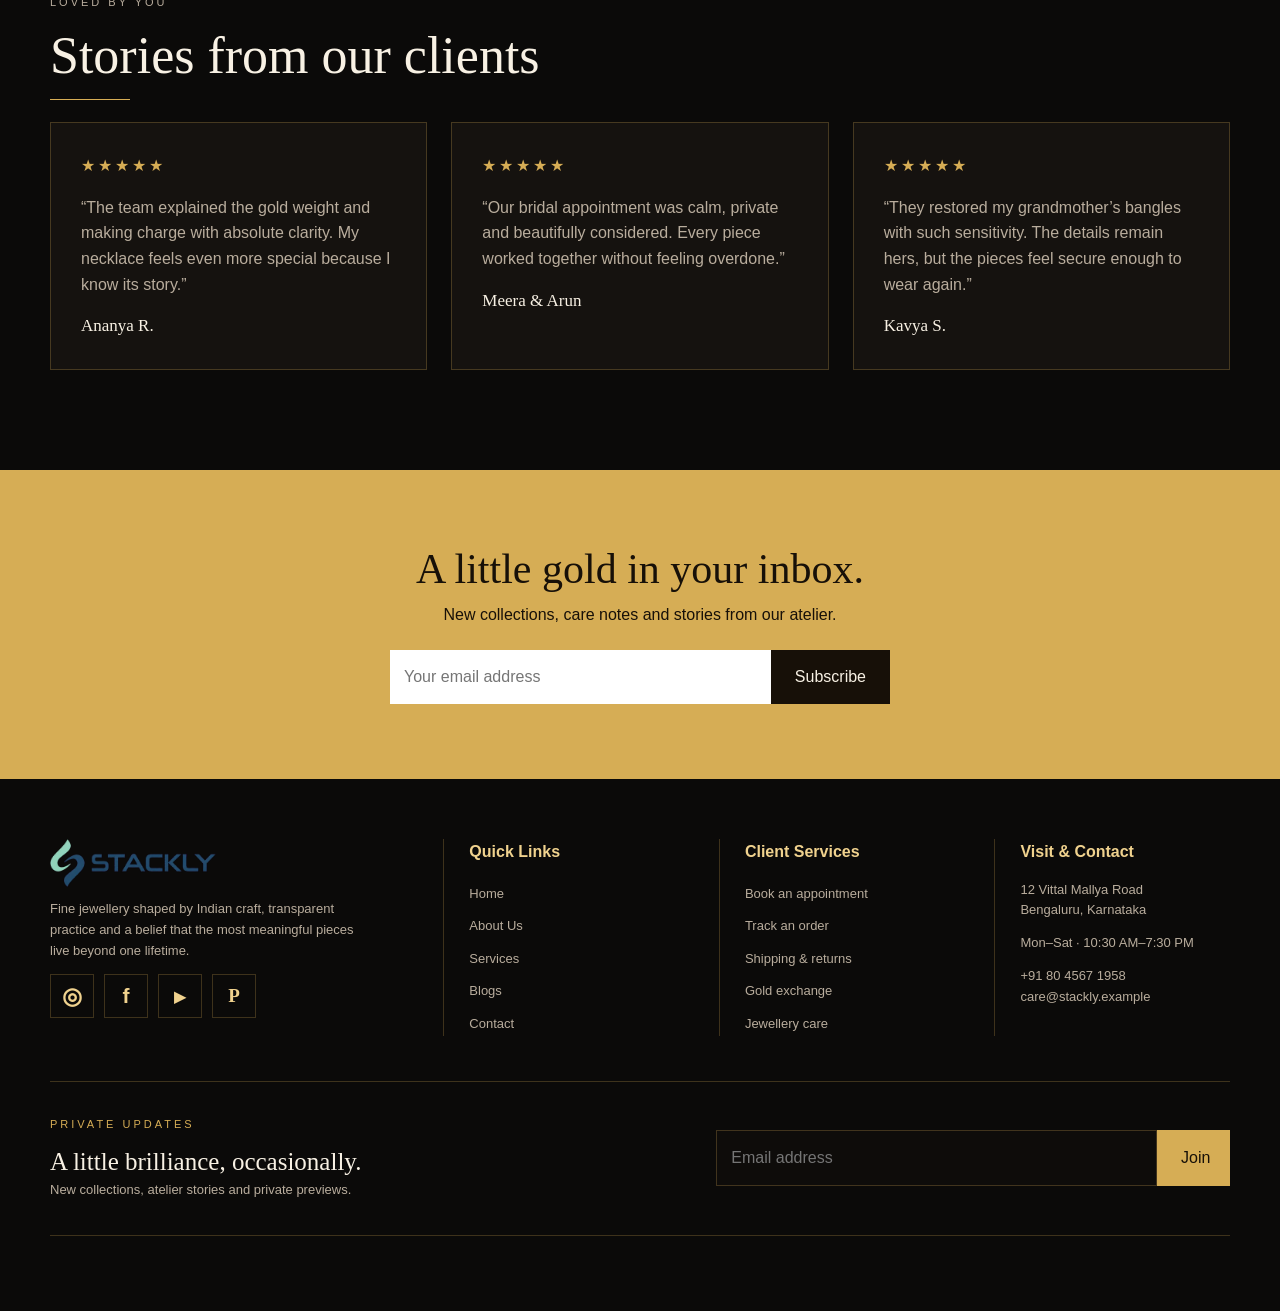
==== commit e188cbfd: "update" ====
--- a/index.html
+++ b/index.html
@@ -4,7 +4,7 @@
 <meta charset="utf-8">
 <meta name="viewport" content="width=device-width,initial-scale=1">
 <meta name="description" content="Suvarna fine jewellery, crafted honestly since 1958.">
-<title>Suvarna | Fine Jewellery</title>
+<title>Stackly | Fine Jewellery</title>
 <link rel="stylesheet" href="styles.css">
 </head>
 <body>
@@ -145,6 +145,8 @@
 </div>
 </div>
 </section>
+<section class="section premium-band"><div class="wrap"><div class="section-head"><div><p class="eyebrow">Made for meaning</p><h2 class="title">Jewellery for every chapter</h2></div><p>From quiet milestones to magnificent celebrations, discover pieces designed around the moments you will always remember.</p></div><div class="occasion-grid"><article class="occasion-card"><div><p class="eyebrow">The wedding edit</p><h3>Begin forever brilliantly</h3><p>Layered bridal jewels balanced for ceremony, comfort and a lifetime beyond the day.</p></div><a href="404.html" aria-label="Explore bridal jewellery"></a></article><article class="occasion-card"><div><p class="eyebrow">Everyday gold</p><h3>Quiet signatures</h3><p>Refined pieces that become part of your daily rhythm.</p></div><a href="404.html" aria-label="Explore everyday gold"></a></article><article class="occasion-card"><div><p class="eyebrow">Meaningful gifts</p><h3>Chosen with care</h3><p>Thoughtful jewellery for birthdays, beginnings and gratitude.</p></div><a href="404.html" aria-label="Explore jewellery gifts"></a></article></div></div></section>
+<section class="section"><div class="wrap"><div class="section-head"><div><p class="eyebrow">From earth to heirloom</p><h2 class="title">Five stages of excellence</h2></div><p>Every piece follows a deliberate journey where beauty, integrity and precision receive equal attention.</p></div><div class="craft-flow"><article><span>01</span><h3>Source</h3><p>Responsibly selected gold and documented precious stones.</p></article><article><span>02</span><h3>Imagine</h3><p>Designs shaped around proportion, movement and wearability.</p></article><article><span>03</span><h3>Craft</h3><p>Traditional hand skills supported by modern precision.</p></article><article><span>04</span><h3>Inspect</h3><p>Rigorous checks for finish, security, weight and hallmark.</p></article><article><span>05</span><h3>Present</h3><p>Beautifully packed with transparent lifelong documentation.</p></article></div></div></section>
 <section class="quote-section">
 <blockquote>“A jewel is complete only when it carries the warmth of the hands that made it.”</blockquote>
 <cite>Raghav Suvarna · Second generation jeweller</cite>
@@ -180,7 +182,7 @@
 <section class="newsletter">
 <h2>A little gold in your inbox.</h2>
 <p>New collections, care notes and stories from our atelier.</p>
-<form data-demo data-message="You’re on the list. Welcome to Suvarna.">
+<form data-route="404.html">
 <input type="email" required placeholder="Your email address">
 <button>Subscribe</button>
 <span class="message">
--- a/styles.css
+++ b/styles.css
@@ -245,4 +245,15 @@
 @media(max-width:600px){.wrap{width:min(100% - 28px,560px)}.announcement{font-size:10px;padding:7px 12px}.nav{min-height:64px;gap:12px}.brand img{height:30px;max-width:150px}.nav-links{top:64px;padding:18px}.menu{display:inline-flex;padding:7px}.hero{gap:38px;padding:45px 0}.hero-image{height:370px}.display{font-size:clamp(40px,13vw,52px);letter-spacing:-1px}.lead{font-size:15px;margin:18px 0 25px}.actions{gap:10px}.actions .btn{width:100%;justify-content:center}.facts{margin-top:28px}.fact{padding:17px}.section{padding:58px 0}.page-hero{padding:62px 0 50px}.title{font-size:clamp(30px,10vw,40px)}.section-head{margin-bottom:28px}.card img,.post img{height:250px}.product img{height:360px}.card-body{padding:20px}.feature{gap:32px}.feature img{height:340px}.split-banner img{min-height:300px;height:300px}.split-content{padding:38px 22px}.quote-section{padding:60px 18px}.quote-section blockquote{font-size:27px}.service-card{min-height:0;padding:25px}.contact-grid{gap:35px}.form{padding:24px 18px}.auth-visual{min-height:220px}.auth-panel{padding:42px 18px}.auth-shell{min-height:auto}.auth-extras{padding:50px 0}.newsletter{padding:58px 16px}.newsletter h2{font-size:33px}.footer-grid{gap:28px;padding-bottom:32px}.footer-lower{grid-template-columns:1fr;gap:24px}.footer-lower>div:last-child{grid-column:auto}.footer-page-links{gap:12px 18px}.footer-page-links strong{width:100%}.site-footer{padding-top:48px}.error-page{padding:24px 16px}.error-page .brand{margin-bottom:35px}.error-page .brand img{height:auto;width:min(260px,80vw)}.error-code{font-size:38vw}.dash-top{gap:10px}.dash-top .btn{display:none}.avatar{flex:0 0 42px}.dash-panel{padding:20px 16px}.order-row{grid-template-columns:1fr auto;gap:8px}.order-row span{grid-column:1/-1}.order-row span:nth-child(3){display:none}.status{grid-column:2;grid-row:1}.sidebar{width:min(280px,86vw)}}
 @media(max-width:380px){.brand img{max-width:125px}.hero-image{height:320px}.display{font-size:38px}.product img{height:320px}.dash-top h1{font-size:24px}.metric strong{font-size:26px}}
 
-
+/* Premium motion and layout system */
+.scroll-animate{opacity:0;transform:translate3d(0,34px,0);filter:blur(5px);transition:opacity .8s cubic-bezier(.2,.75,.25,1),transform .8s cubic-bezier(.2,.75,.25,1),filter .7s ease;transition-delay:var(--delay,0ms);will-change:transform,opacity}.scroll-animate.in{opacity:1;transform:translate3d(0,0,0);filter:blur(0);will-change:auto}.grid .scroll-animate:nth-child(2n),.steps .scroll-animate:nth-child(2n){transform:translate3d(0,44px,0)}.grid .scroll-animate.in,.steps .scroll-animate.in{transform:translate3d(0,0,0)}main section{position:relative;isolation:isolate}.hero-image img,.feature>img,.split-banner>img,.card img{transition:transform .8s cubic-bezier(.2,.75,.25,1),filter .5s ease}.card:hover img{transform:scale(1.045)}.feature:hover>img,.split-banner:hover>img{transform:scale(1.018)}.btn{transition:transform .25s ease,background .25s ease,color .25s ease,box-shadow .25s ease}.btn:hover{transform:translateY(-2px);box-shadow:0 12px 28px rgba(214,173,85,.15)}
+.page-hero{min-height:430px;display:grid;place-items:center;overflow:hidden;background:radial-gradient(circle at 20% 30%,rgba(122,222,196,.09),transparent 28%),radial-gradient(circle at 80% 20%,rgba(214,173,85,.16),transparent 32%),linear-gradient(145deg,#17120d,#0b0a09 68%)}.page-hero:before,.page-hero:after{content:"";position:absolute;border:1px solid var(--line);border-radius:50%;z-index:-1}.page-hero:before{width:360px;height:360px;left:-170px;top:-90px;animation:slowSpin 22s linear infinite}.page-hero:after{width:190px;height:190px;right:-60px;bottom:-70px;animation:slowSpin 16s linear infinite reverse}.page-hero .wrap{position:relative}.page-hero .display{max-width:850px;margin:auto}.page-hero .lead{font-size:18px;max-width:670px}.page-hero .eyebrow{display:flex;justify-content:center;align-items:center;gap:12px}.page-hero .eyebrow:before,.page-hero .eyebrow:after{content:"";width:35px;height:1px;background:var(--gold)}@keyframes slowSpin{to{transform:rotate(360deg)}}@keyframes gentleFloat{50%{transform:translateY(-8px)}}@keyframes lineGrow{from{transform:scaleX(0)}to{transform:scaleX(1)}}
+.section-head:after{content:"";position:absolute;width:80px;height:1px;background:var(--gold);bottom:-16px;left:0;transform-origin:left;animation:lineGrow 1s ease both}.section-head{position:relative}.premium-band{overflow:hidden;background:linear-gradient(110deg,#19120c,#241b10 50%,#11100e)}.occasion-grid{display:grid;grid-template-columns:1.1fr .9fr .9fr;grid-template-rows:230px 230px;gap:18px}.occasion-card{position:relative;overflow:hidden;border:1px solid var(--line);padding:28px;display:flex;align-items:flex-end;background:radial-gradient(circle at 80% 20%,rgba(214,173,85,.2),transparent 45%),var(--panel)}.occasion-card:first-child{grid-row:1/3}.occasion-card:before{content:"◇";position:absolute;right:24px;top:14px;font:70px var(--serif);color:rgba(214,173,85,.14)}.occasion-card h3{font:28px var(--serif);color:var(--gold2)}.occasion-card p{color:var(--muted);font-size:13px;max-width:280px;margin-top:6px}.occasion-card a{position:absolute;inset:0}.craft-flow{display:grid;grid-template-columns:repeat(5,1fr);gap:0;border:1px solid var(--line)}.craft-flow article{padding:30px 22px;border-right:1px solid var(--line);position:relative}.craft-flow article:last-child{border:0}.craft-flow span{font:28px var(--serif);color:var(--gold)}.craft-flow h3{font:20px var(--serif);margin:28px 0 8px}.craft-flow p{font-size:13px;color:var(--muted)}
+.premium-footer-grid{grid-template-columns:1.5fr repeat(3,1fr)}.foot-intro p{max-width:320px}.premium-footer-grid>div:not(:first-child){padding-left:25px;border-left:1px solid var(--line)}.premium-footer-grid p{margin-bottom:12px}.footer-subscribe{display:grid;grid-template-columns:1.2fr 1fr;align-items:center;gap:50px;padding:34px 0;border-bottom:1px solid var(--line)}.footer-subscribe h3{font:25px var(--serif);margin-bottom:4px}.footer-subscribe p:not(.eyebrow){color:var(--muted);font-size:13px}.footer-subscribe .footer-signup{margin:0}.footer-subscribe .footer-signup input{padding:14px}.footer-subscribe .footer-signup button{padding:0 24px}.footer-bottom{display:flex;justify-content:space-between;gap:20px;padding-top:22px;color:var(--muted);font-size:12px}.footer-bottom div{display:flex;gap:20px}.mobile-auth-link{display:none!important}.mobile-join{color:var(--gold)!important}
+.dash-profile{display:flex;align-items:center;gap:11px}.dash-profile-copy{text-align:right}.dash-profile-copy strong{display:block;font-size:13px}.dash-profile-copy span{display:block;color:var(--muted);font-size:11px;max-width:210px;overflow:hidden;text-overflow:ellipsis}.dashboard-main section{scroll-margin-top:25px}.sidebar-backdrop{display:none}
+@media(max-width:900px){.page-hero{min-height:380px}.occasion-grid{grid-template-columns:1fr 1fr}.occasion-card:first-child{grid-column:1/-1;grid-row:auto}.craft-flow{grid-template-columns:repeat(2,1fr)}.craft-flow article{border-bottom:1px solid var(--line)}.craft-flow article:nth-child(2n){border-right:0}.premium-footer-grid{grid-template-columns:1fr 1fr}.premium-footer-grid>div:not(:first-child){padding-left:0;border-left:0}.footer-subscribe{grid-template-columns:1fr}.mobile-auth-link{display:flex!important}.nav-open{overflow:hidden}.sidebar.open:after{content:"";position:fixed;inset:0 0 0 100%;width:100vw;background:rgba(0,0,0,.55);z-index:-1}.dash-profile-copy{display:none}}
+@media(max-width:600px){.scroll-animate{transform:translate3d(0,22px,0);filter:none}.page-hero{min-height:350px;text-align:left}.page-hero .eyebrow{justify-content:flex-start}.page-hero .eyebrow:after{display:none}.page-hero .display{margin:0}.page-hero .lead{margin-left:0}.occasion-grid{grid-template-columns:1fr;grid-template-rows:none}.occasion-card{min-height:190px}.occasion-card:first-child{grid-column:auto}.craft-flow{grid-template-columns:1fr}.craft-flow article{border-right:0}.premium-footer-grid{grid-template-columns:1fr}.premium-footer-grid>div:not(:first-child){padding-top:22px;border-top:1px solid var(--line)}.footer-subscribe{gap:22px}.footer-subscribe .footer-signup{display:grid;grid-template-columns:1fr auto}.footer-bottom{flex-direction:column}.dash-profile-copy{display:none}.dashboard-main{overflow:hidden}.dash-panels{gap:14px}.metric{padding:18px}.metric strong{font-size:27px}}
+@media(prefers-reduced-motion:reduce){.scroll-animate,.reveal{opacity:1!important;transform:none!important;filter:none!important;transition:none!important}.page-hero:before,.page-hero:after{animation:none}.hero-image img,.feature>img,.split-banner>img,.card img{transition:none}}
+.error-page>div{animation:errorEnter .85s cubic-bezier(.2,.75,.25,1) both}@keyframes errorEnter{from{opacity:0;transform:translateY(24px) scale(.985)}to{opacity:1;transform:none}}
+
+
